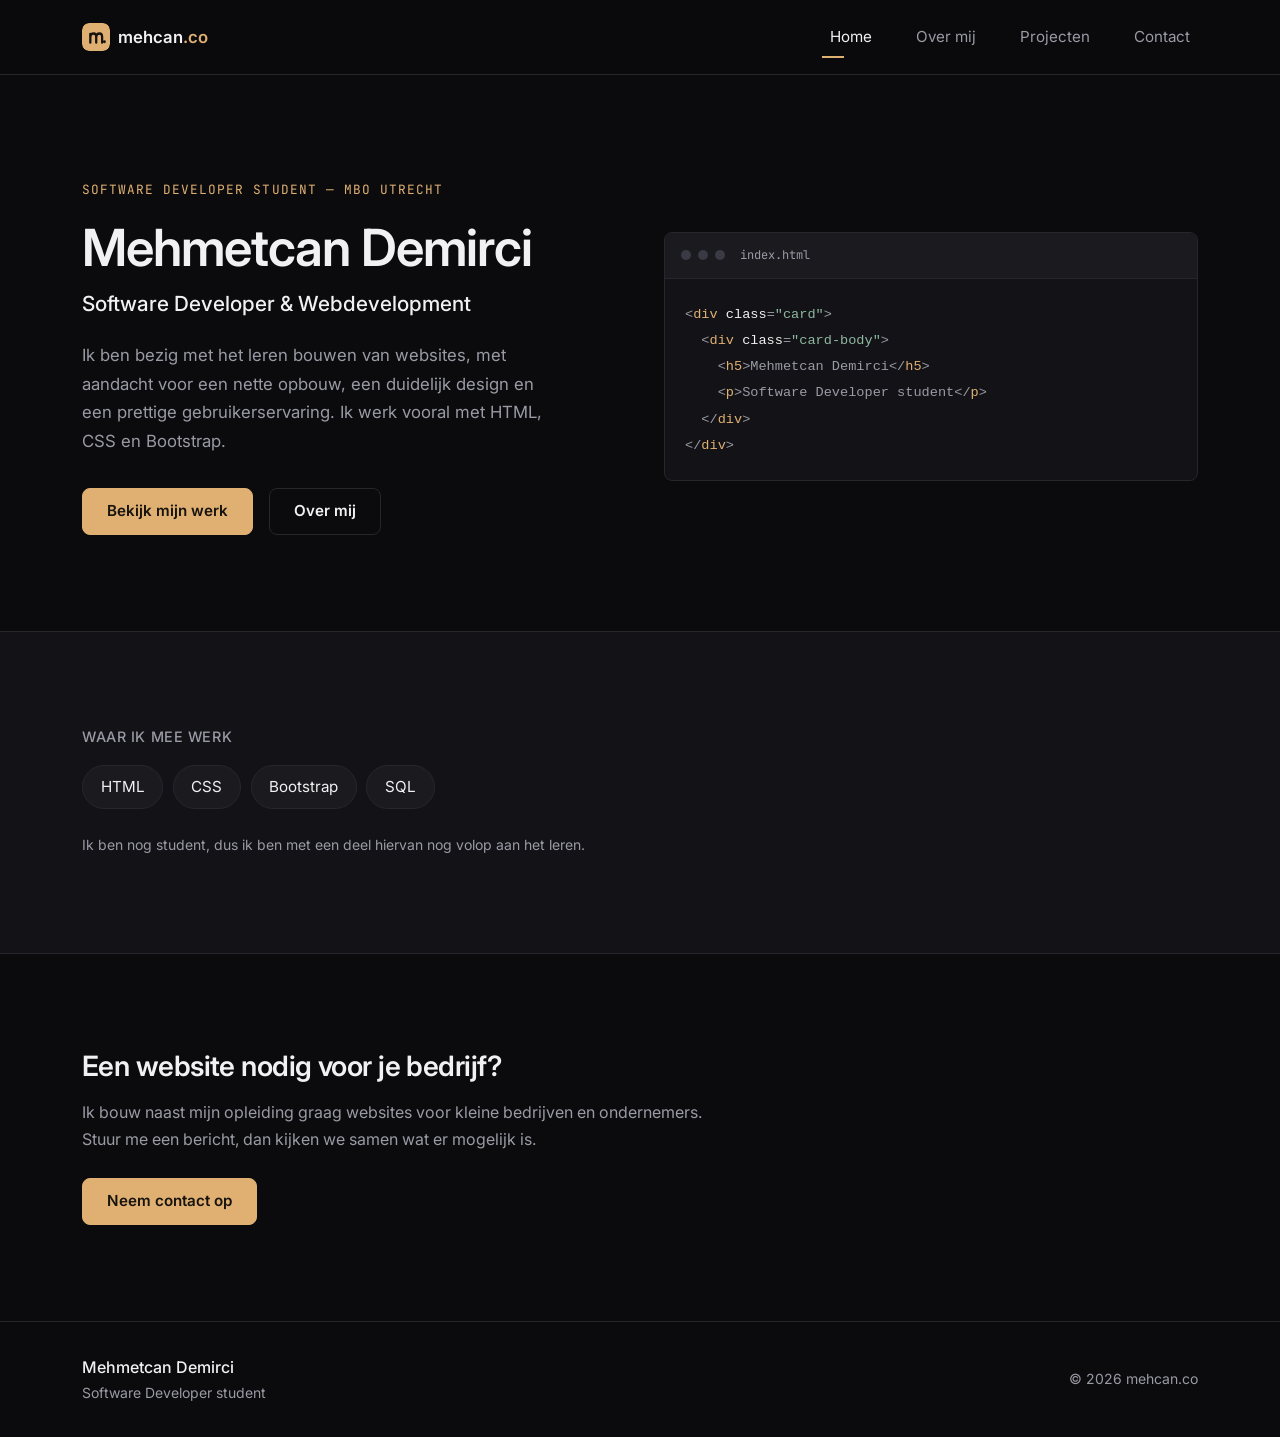
==== index.html @ 7fa58415 "Initial portfolio" ====
<!DOCTYPE html>
<html lang="nl" data-bs-theme="dark">
<head>
  <meta charset="UTF-8">
  <meta name="viewport" content="width=device-width, initial-scale=1.0">
  <title>mehcan.co — Mehmetcan Demirci</title>
  <meta name="description" content="Portfolio van Mehmetcan Demirci, Software Developer student aan MBO Utrecht. Ik bouw websites met HTML, CSS en Bootstrap.">

  <link rel="icon" href="images/logo.svg" type="image/svg+xml">

  <link rel="preconnect" href="https://fonts.googleapis.com">
  <link rel="preconnect" href="https://fonts.gstatic.com" crossorigin>
  <link href="https://fonts.googleapis.com/css2?family=Inter:wght@400;500;600;700&family=JetBrains+Mono:wght@400;500&display=swap" rel="stylesheet">

  <link href="https://cdn.jsdelivr.net/npm/bootstrap@5.3.3/dist/css/bootstrap.min.css" rel="stylesheet">

  <!-- eigen stijl moet na Bootstrap staan -->
  <link rel="stylesheet" href="css/style.css">
</head>
<body>

  <nav class="navbar navbar-expand-lg sticky-top">
    <div class="container">
      <a class="navbar-brand d-flex align-items-center gap-2" href="index.html">
        <img src="images/logo.svg" alt="" width="28" height="28">
        <span>mehcan<span class="dot">.co</span></span>
      </a>

      <button class="navbar-toggler" type="button" data-bs-toggle="collapse"
              data-bs-target="#navMenu" aria-controls="navMenu"
              aria-expanded="false" aria-label="Menu openen">
        <span class="navbar-toggler-icon"></span>
      </button>

      <div class="collapse navbar-collapse" id="navMenu">
        <ul class="navbar-nav ms-auto">
          <li class="nav-item"><a class="nav-link active" aria-current="page" href="index.html">Home</a></li>
          <li class="nav-item"><a class="nav-link" href="about.html">Over mij</a></li>
          <li class="nav-item"><a class="nav-link" href="projects.html">Projecten</a></li>
          <li class="nav-item"><a class="nav-link" href="contact.html">Contact</a></li>
        </ul>
      </div>
    </div>
  </nav>

  <main>

    <section class="hero">
      <div class="container">
        <div class="row g-5 align-items-center">

          <div class="col-lg-6">
            <p class="eyebrow">Software Developer student — MBO Utrecht</p>
            <h1 class="hero__title">Mehmetcan Demirci</h1>
            <p class="hero__role">Software Developer &amp; Webdevelopment</p>
            <p class="hero__text">
              Ik ben bezig met het leren bouwen van websites, met aandacht voor
              een nette opbouw, een duidelijk design en een prettige
              gebruikerservaring. Ik werk vooral met HTML, CSS en Bootstrap.
            </p>
            <div class="d-flex flex-wrap gap-3">
              <a href="projects.html" class="btn btn-accent">Bekijk mijn werk</a>
              <a href="about.html" class="btn btn-outline-soft">Over mij</a>
            </div>
          </div>

          <!-- alleen versiering, daarom aria-hidden -->
          <div class="col-lg-6" aria-hidden="true">
            <div class="codecard">
              <div class="codecard__bar">
                <span></span><span></span><span></span>
                <p class="codecard__file">index.html</p>
              </div>
<pre class="codecard__code"><code>&lt;<span class="c-tag">div</span> <span class="c-attr">class</span>=<span class="c-str">"card"</span>&gt;
  &lt;<span class="c-tag">div</span> <span class="c-attr">class</span>=<span class="c-str">"card-body"</span>&gt;
    &lt;<span class="c-tag">h5</span>&gt;Mehmetcan Demirci&lt;/<span class="c-tag">h5</span>&gt;
    &lt;<span class="c-tag">p</span>&gt;Software Developer student&lt;/<span class="c-tag">p</span>&gt;
  &lt;/<span class="c-tag">div</span>&gt;
&lt;/<span class="c-tag">div</span>&gt;</code></pre>
            </div>
          </div>

        </div>
      </div>
    </section>

    <section class="section section--alt">
      <div class="container">
        <h2 class="kop-klein">Waar ik mee werk</h2>
        <ul class="skills">
          <li>HTML</li>
          <li>CSS</li>
          <li>Bootstrap</li>
          <li>SQL</li>
        </ul>
        <p class="mt-4 mb-0 small">
          Ik ben nog student, dus ik ben met een deel hiervan nog volop aan het leren.
        </p>
      </div>
    </section>

    <section class="section">
      <div class="container">
        <div class="row">
          <div class="col-lg-7">
            <h2 class="section__title">Een website nodig voor je bedrijf?</h2>
            <p class="mb-4">
              Ik bouw naast mijn opleiding graag websites voor kleine bedrijven en
              ondernemers. Stuur me een bericht, dan kijken we samen wat er mogelijk is.
            </p>
            <a href="contact.html" class="btn btn-accent">Neem contact op</a>
          </div>
        </div>
      </div>
    </section>

  </main>

  <footer class="footer">
    <div class="container d-flex flex-wrap justify-content-between align-items-center gap-3">
      <div>
        <p class="footer__name mb-0">Mehmetcan Demirci</p>
        <p class="small mb-0">Software Developer student</p>
      </div>
      <p class="small mb-0">&copy; 2026 mehcan.co</p>
    </div>
  </footer>

  <script src="https://cdn.jsdelivr.net/npm/bootstrap@5.3.3/dist/js/bootstrap.bundle.min.js"></script>
</body>
</html>
---- css/style.css ----
/* eigen stijl bovenop Bootstrap 5.3 */

:root {
  --bg:          #0b0b0d;
  --surface:     #131317;
  --surface-2:   #1a1a1f;
  --rand:        #26262d;
  --rand-hover:  #3a3a44;

  --tekst:       #f1f1f3;
  --tekst-zacht: #9a9aa5;

  /* accentkleur, hier veranderen als ik een andere kleur wil */
  --accent:      #e0b073;
  --accent-fel:  #edc48f;
  --accent-vaag: rgba(224, 176, 115, 0.12);

  --font-code: "JetBrains Mono", Consolas, "Courier New", monospace;
}

/* mijn kleuren doorgeven aan Bootstrap */
[data-bs-theme="dark"] {
  --bs-body-bg: var(--bg);
  --bs-body-color: var(--tekst-zacht);
  --bs-emphasis-color: var(--tekst);
  --bs-heading-color: var(--tekst);
  --bs-border-color: var(--rand);
  --bs-secondary-bg: var(--surface);
  --bs-tertiary-bg: var(--surface-2);
  --bs-link-color: var(--accent);
  --bs-link-hover-color: var(--accent-fel);

  --bs-font-sans-serif: "Inter", -apple-system, BlinkMacSystemFont, "Segoe UI", Arial, sans-serif;
  --bs-body-font-size: 1rem;
  --bs-body-line-height: 1.7;
}

h1, h2, h3 {
  line-height: 1.2;
  font-weight: 600;
  letter-spacing: -0.02em;
}

ul {
  list-style: none;
  padding-left: 0;
  margin-bottom: 0;
}

.section {
  padding: 96px 0;
}

.section--alt {
  background-color: var(--surface);
  border-top: 1px solid var(--rand);
  border-bottom: 1px solid var(--rand);
}


/* koppen en labels */

.eyebrow {
  font-family: var(--font-code);
  font-size: 0.8rem;
  letter-spacing: 0.08em;
  text-transform: uppercase;
  color: var(--accent);
  margin-bottom: 1rem;
}

.pagekop {
  max-width: 640px;
  margin-bottom: 3.5rem;
}

.pagekop__titel {
  font-size: 2.6rem;
  margin-bottom: 1rem;
}

.pagekop__text {
  font-size: 1.05rem;
  margin-bottom: 0;
}

.section__title {
  font-size: 1.75rem;
  margin-bottom: 1rem;
}

.kop-klein,
.panel__kop {
  font-size: 0.9rem;
  letter-spacing: 0.04em;
  text-transform: uppercase;
  color: var(--tekst-zacht);
  font-weight: 500;
  margin-bottom: 1.25rem;
}


/* knoppen, gaan verder op Bootstrap .btn */

.btn {
  --bs-btn-padding-x: 1.5rem;
  --bs-btn-padding-y: 0.7rem;
  --bs-btn-font-size: 0.95rem;
  --bs-btn-font-weight: 600;
  --bs-btn-border-radius: 8px;
}

.btn-accent {
  --bs-btn-color: #17130d;
  --bs-btn-bg: var(--accent);
  --bs-btn-border-color: var(--accent);
  --bs-btn-hover-color: #17130d;
  --bs-btn-hover-bg: var(--accent-fel);
  --bs-btn-hover-border-color: var(--accent-fel);
  --bs-btn-active-bg: var(--accent-fel);
  --bs-btn-active-border-color: var(--accent-fel);
}

.btn-outline-soft {
  --bs-btn-color: var(--tekst);
  --bs-btn-border-color: var(--rand);
  --bs-btn-hover-color: var(--tekst);
  --bs-btn-hover-bg: var(--surface-2);
  --bs-btn-hover-border-color: var(--rand-hover);
  --bs-btn-active-bg: var(--surface-2);
  --bs-btn-active-border-color: var(--rand-hover);
}


/* grijze kaart, gebruik ik op over mij en contact */

.panel {
  background-color: var(--surface);
  border: 1px solid var(--rand);
  border-radius: 8px;
  padding: 1.75rem;
}

.panel + .panel {
  margin-top: 1.25rem;
}

.badge-zacht {
  align-self: flex-start;
  padding: 0.25rem 0.7rem;
  margin-bottom: 0.75rem;
  border-radius: 5px;
  background-color: var(--accent-vaag);
  color: var(--accent);
  font-family: var(--font-code);
  font-size: 0.75rem;
}

.cta-rand {
  margin-top: 4.5rem;
  padding-top: 3.5rem;
  border-top: 1px solid var(--rand);
}


/* navbar */

.navbar {
  --bs-navbar-color: var(--tekst-zacht);
  --bs-navbar-hover-color: var(--tekst);
  --bs-navbar-active-color: var(--tekst);
  --bs-navbar-brand-color: var(--tekst);
  --bs-navbar-brand-hover-color: var(--tekst);
  --bs-navbar-padding-y: 1rem;

  background-color: rgba(11, 11, 13, 0.9);
  backdrop-filter: blur(8px);
  border-bottom: 1px solid var(--rand);
}

.navbar-brand {
  font-weight: 600;
  font-size: 1.05rem;
}

.navbar-brand img {
  border-radius: 7px;
}

.dot {
  color: var(--accent);
}

.navbar-nav {
  gap: 1.75rem;
}

.nav-link {
  font-size: 0.95rem;
}

/* streepje onder de pagina waar ik nu ben */
.nav-link.active {
  position: relative;
}

.nav-link.active::after {
  content: "";
  position: absolute;
  left: 0;
  bottom: 0;
  width: 22px;
  height: 2px;
  background-color: var(--accent);
}

@media (max-width: 991.98px) {
  .navbar-nav {
    gap: 0;
    padding-top: 0.5rem;
  }

  .nav-item {
    border-top: 1px solid var(--rand);
  }

  .nav-link {
    padding: 0.7rem 0;
  }
}


/* hero */

.hero {
  padding: 104px 0 96px;
}

.hero__title {
  font-size: 3.2rem;
  margin-bottom: 0.5rem;
}

.hero__role {
  font-size: 1.3rem;
  color: var(--tekst);
  font-weight: 500;
  margin-bottom: 1.25rem;
}

.hero__text {
  font-size: 1.05rem;
  max-width: 30rem;
  margin-bottom: 2rem;
}

.codecard {
  background-color: var(--surface);
  border: 1px solid var(--rand);
  border-radius: 8px;
  overflow: hidden;
}

.codecard__bar {
  display: flex;
  align-items: center;
  gap: 7px;
  padding: 0.75rem 1rem;
  background-color: var(--surface-2);
  border-bottom: 1px solid var(--rand);
}

.codecard__bar span {
  width: 10px;
  height: 10px;
  border-radius: 50%;
  background-color: var(--rand-hover);
}

.codecard__file {
  margin: 0 0 0 0.5rem;
  font-family: var(--font-code);
  font-size: 0.75rem;
  color: var(--tekst-zacht);
}

.codecard__code {
  margin: 0;
  padding: 1.4rem 1.25rem;
  font-family: var(--font-code);
  font-size: 0.85rem;
  line-height: 1.85;
  color: var(--tekst-zacht);
  overflow-x: auto;
}

.c-tag  { color: var(--accent); }
.c-attr { color: var(--tekst); }
.c-str  { color: #8fb8a0; }


/* vaardigheden */

.skills {
  display: flex;
  flex-wrap: wrap;
  gap: 0.6rem;
}

.skills li {
  padding: 0.5rem 1.1rem;
  border: 1px solid var(--rand);
  border-radius: 100px;
  background-color: var(--surface-2);
  color: var(--tekst);
  font-size: 0.95rem;
}

.skills--klein li {
  font-size: 0.85rem;
  padding: 0.4rem 0.9rem;
}


/* over mij */

.about__kop {
  font-size: 1.2rem;
  margin-bottom: 0.5rem;
}

.about__kop:not(:first-child) {
  margin-top: 2rem;
}

.feiten li {
  display: flex;
  justify-content: space-between;
  gap: 1rem;
  padding: 0.75rem 0;
  border-top: 1px solid var(--rand);
  font-size: 0.95rem;
}

.feiten li:first-child {
  border-top: none;
  padding-top: 0;
}

.feiten strong {
  color: var(--tekst);
  font-weight: 500;
  text-align: right;
}

.niveau {
  margin-top: 1.25rem;
  font-size: 0.9rem;
}

.niveau li {
  padding-left: 1rem;
  margin-top: 0.5rem;
  position: relative;
}

/* bolletje voor de regel, in plaats van een standaard opsommingsteken */
.niveau li::before {
  content: "";
  position: absolute;
  left: 0;
  top: 0.7rem;
  width: 5px;
  height: 5px;
  border-radius: 50%;
  background-color: var(--accent);
}


/* projecten */

.project {
  display: flex;
  flex-direction: column;
  background-color: var(--surface);
  border: 1px solid var(--rand);
  border-radius: 8px;
  overflow: hidden;
  transition: border-color 0.2s ease, transform 0.2s ease;
}

.project:hover {
  border-color: var(--rand-hover);
  transform: translateY(-3px);
}

/* werkt voor een <img> en voor het lege vakje zonder afbeelding */
.project__thumb {
  display: flex;
  align-items: center;
  justify-content: center;
  width: 100%;
  aspect-ratio: 16 / 10;
  background-color: var(--surface-2);
  border-bottom: 1px solid var(--rand);
  object-fit: cover;
}

.project__thumb span {
  font-family: var(--font-code);
  font-size: 0.75rem;
  letter-spacing: 0.06em;
  text-transform: uppercase;
  color: #5a5a66;
}

.project__body {
  display: flex;
  flex-direction: column;
  flex: 1;
  padding: 1.5rem;
}

.project__title {
  font-size: 1.2rem;
  margin-bottom: 0.6rem;
}

.project__text {
  font-size: 0.95rem;
  margin-bottom: 1rem;
}

.project__note {
  font-size: 0.85rem;
  color: var(--tekst-zacht);
}

.project--leeg {
  background-color: transparent;
  border-style: dashed;
}

.project--leeg:hover {
  transform: none;
}

.tags {
  display: flex;
  flex-wrap: wrap;
  gap: 0.45rem;
  margin-bottom: 1.1rem;
}

.tags li {
  padding: 0.25rem 0.7rem;
  border-radius: 5px;
  background-color: var(--accent-vaag);
  color: var(--accent);
  font-family: var(--font-code);
  font-size: 0.75rem;
}


/* contact */

.contactlijst li {
  padding: 0.9rem 0;
  border-top: 1px solid var(--rand);
}

.contactlijst li:first-child {
  border-top: none;
  padding-top: 0;
}

.contactlijst span {
  display: block;
  font-size: 0.85rem;
  color: var(--tekst-zacht);
}

.contactlijst__waarde {
  margin: 0;
  color: var(--tekst);
  font-size: 1.05rem;
  word-break: break-word;
}


/* footer */

.footer {
  border-top: 1px solid var(--rand);
  padding: 2rem 0;
}

.footer__name {
  color: var(--tekst);
  font-weight: 500;
}


main {
  animation: fadeIn 0.5s ease both;
}

@keyframes fadeIn {
  from { opacity: 0; transform: translateY(10px); }
  to   { opacity: 1; transform: none; }
}

@media (prefers-reduced-motion: reduce) {
  main { animation: none; }
  .project { transition: none; }
}


@media (max-width: 767.98px) {
  .section {
    padding: 64px 0;
  }

  .hero {
    padding: 72px 0 64px;
  }

  .hero__title {
    font-size: 2.4rem;
  }

  .pagekop__titel {
    font-size: 2rem;
  }

  .pagekop {
    margin-bottom: 2.75rem;
  }
}
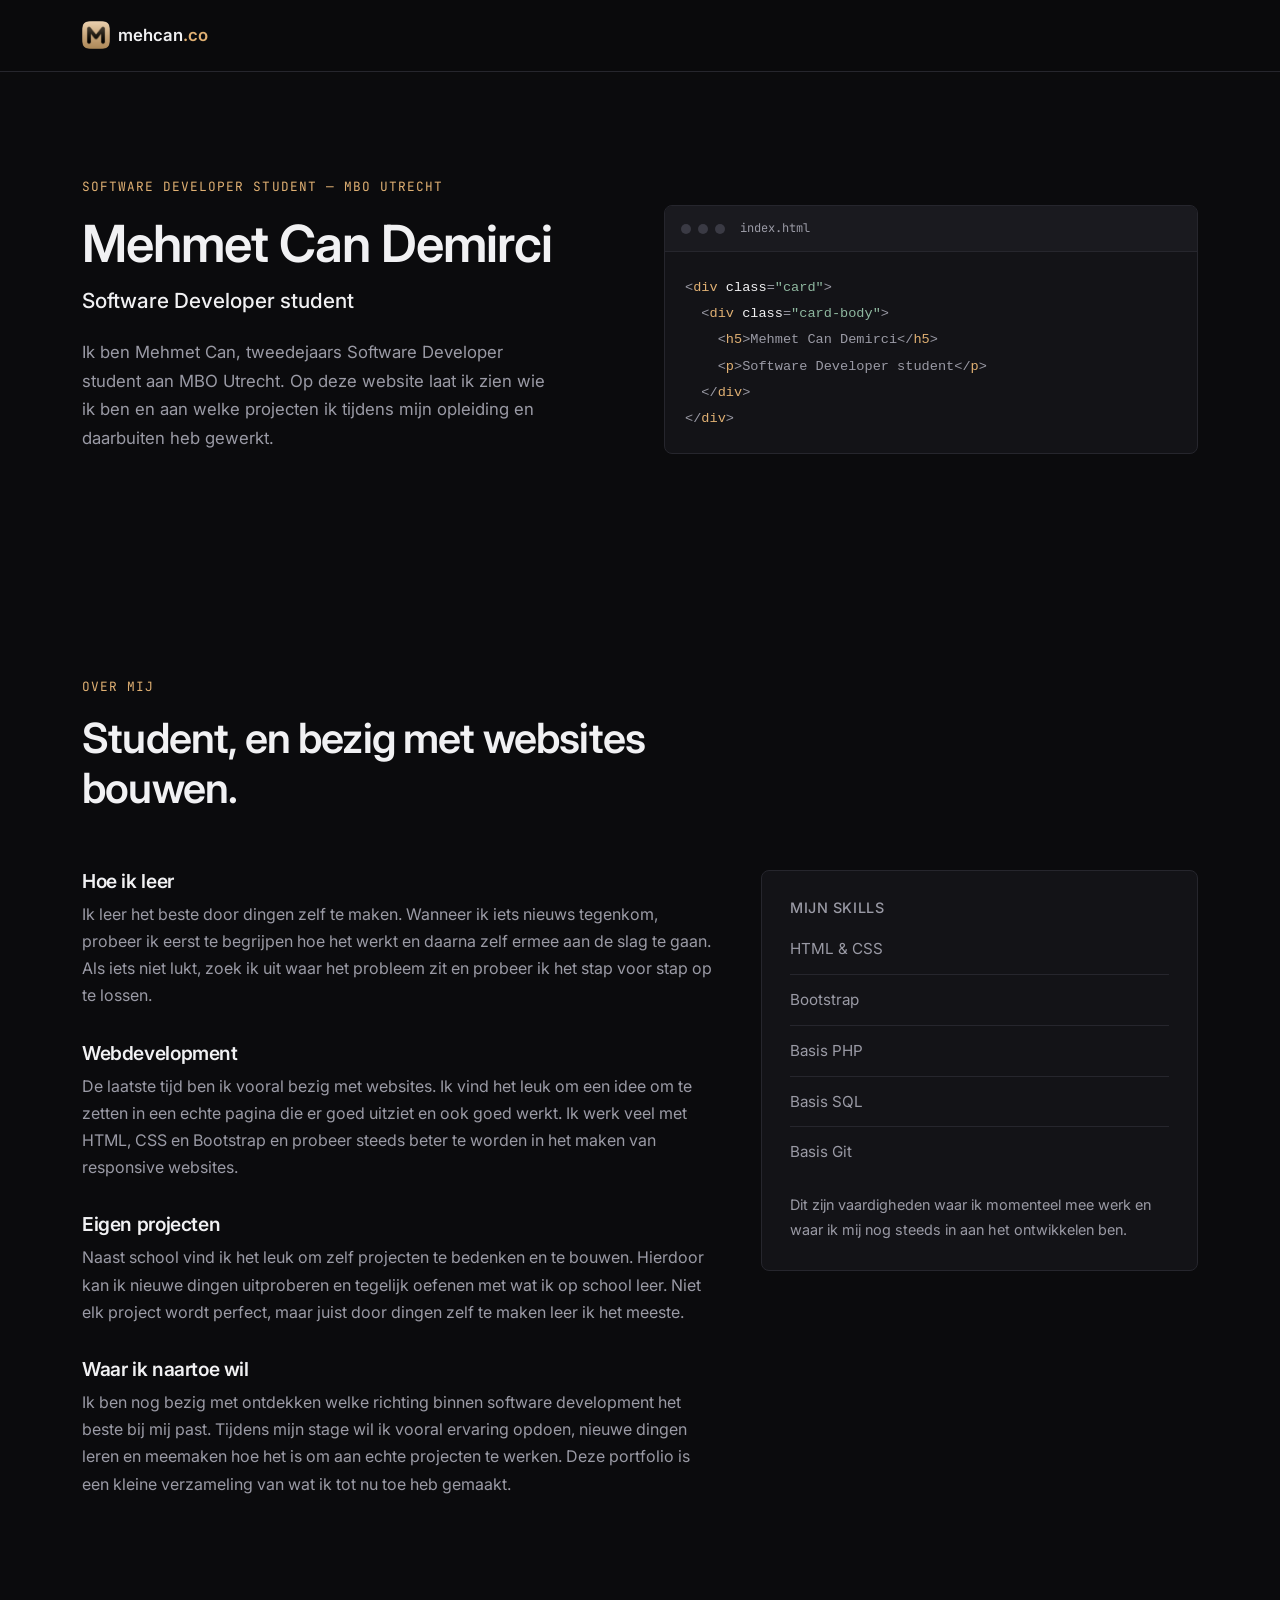
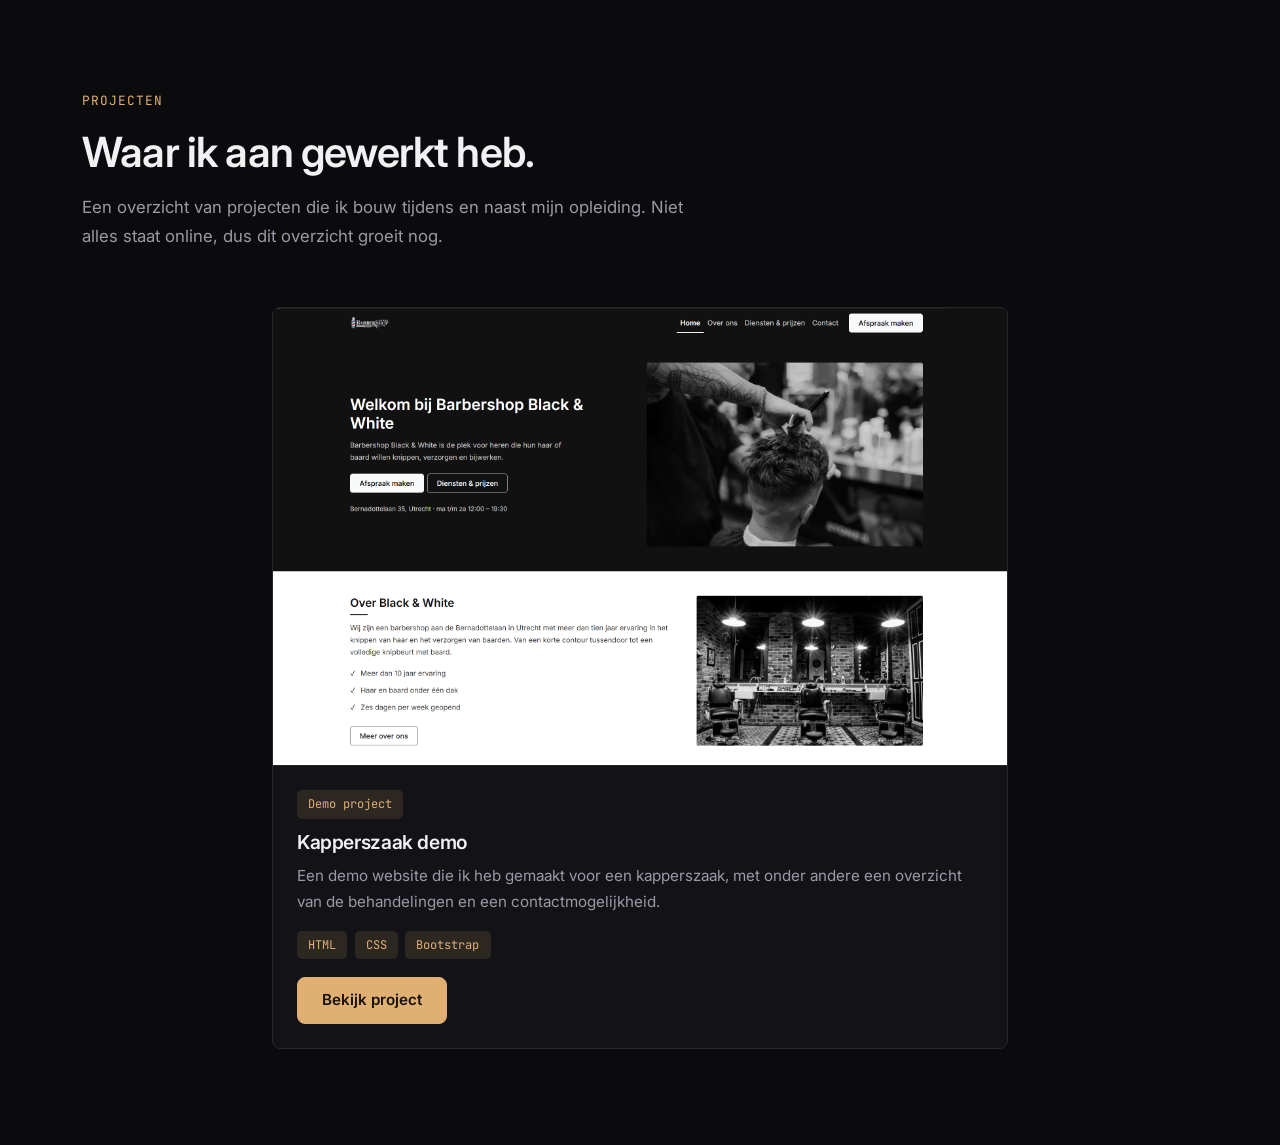
==== commit bbf4ecdc: "enter" ====
--- a/index.html
+++ b/index.html
@@ -3,10 +3,10 @@
 <head>
   <meta charset="UTF-8">
   <meta name="viewport" content="width=device-width, initial-scale=1.0">
-  <title>mehcan.co — Mehmetcan Demirci</title>
+  <title>mehcan.co | Mehmetcan Demirci</title>
   <meta name="description" content="Portfolio van Mehmetcan Demirci, Software Developer student aan MBO Utrecht. Ik bouw websites met HTML, CSS en Bootstrap.">
 
-  <link rel="icon" href="images/logo.svg" type="image/svg+xml">
+  <link rel="icon" href="images/mehcan-icon-apple-dark.png" type="image/svg+xml">
 
   <link rel="preconnect" href="https://fonts.googleapis.com">
   <link rel="preconnect" href="https://fonts.gstatic.com" crossorigin>
@@ -19,49 +19,31 @@
 </head>
 <body>
 
-  <nav class="navbar navbar-expand-lg sticky-top">
+  <nav class="navbar sticky-top">
     <div class="container">
-      <a class="navbar-brand d-flex align-items-center gap-2" href="index.html">
-        <img src="images/logo.svg" alt="" width="28" height="28">
+      <span class="navbar-brand d-flex align-items-center gap-2">
+        <img src="images/mehcan-icon-apple-gold.png" alt="" width="28" height="28">
         <span>mehcan<span class="dot">.co</span></span>
-      </a>
-
-      <button class="navbar-toggler" type="button" data-bs-toggle="collapse"
-              data-bs-target="#navMenu" aria-controls="navMenu"
-              aria-expanded="false" aria-label="Menu openen">
-        <span class="navbar-toggler-icon"></span>
-      </button>
-
-      <div class="collapse navbar-collapse" id="navMenu">
-        <ul class="navbar-nav ms-auto">
-          <li class="nav-item"><a class="nav-link active" aria-current="page" href="index.html">Home</a></li>
-          <li class="nav-item"><a class="nav-link" href="about.html">Over mij</a></li>
-          <li class="nav-item"><a class="nav-link" href="projects.html">Projecten</a></li>
-          <li class="nav-item"><a class="nav-link" href="contact.html">Contact</a></li>
-        </ul>
-      </div>
+      </span>
     </div>
   </nav>
 
   <main>
 
+    <!-- 1. Hero / intro -->
     <section class="hero">
       <div class="container">
         <div class="row g-5 align-items-center">
 
           <div class="col-lg-6">
             <p class="eyebrow">Software Developer student — MBO Utrecht</p>
-            <h1 class="hero__title">Mehmetcan Demirci</h1>
-            <p class="hero__role">Software Developer &amp; Webdevelopment</p>
+            <h1 class="hero__title">Mehmet Can Demirci</h1>
+            <p class="hero__role">Software Developer student</p>
             <p class="hero__text">
-              Ik ben bezig met het leren bouwen van websites, met aandacht voor
-              een nette opbouw, een duidelijk design en een prettige
-              gebruikerservaring. Ik werk vooral met HTML, CSS en Bootstrap.
+              Ik ben Mehmet Can, tweedejaars Software Developer student aan MBO
+              Utrecht. Op deze website laat ik zien wie ik ben en aan welke
+              projecten ik tijdens mijn opleiding en daarbuiten heb gewerkt.
             </p>
-            <div class="d-flex flex-wrap gap-3">
-              <a href="projects.html" class="btn btn-accent">Bekijk mijn werk</a>
-              <a href="about.html" class="btn btn-outline-soft">Over mij</a>
-            </div>
           </div>
 
           <!-- alleen versiering, daarom aria-hidden -->
@@ -73,7 +55,7 @@
               </div>
 <pre class="codecard__code"><code>&lt;<span class="c-tag">div</span> <span class="c-attr">class</span>=<span class="c-str">"card"</span>&gt;
   &lt;<span class="c-tag">div</span> <span class="c-attr">class</span>=<span class="c-str">"card-body"</span>&gt;
-    &lt;<span class="c-tag">h5</span>&gt;Mehmetcan Demirci&lt;/<span class="c-tag">h5</span>&gt;
+    &lt;<span class="c-tag">h5</span>&gt;Mehmet Can Demirci&lt;/<span class="c-tag">h5</span>&gt;
     &lt;<span class="c-tag">p</span>&gt;Software Developer student&lt;/<span class="c-tag">p</span>&gt;
   &lt;/<span class="c-tag">div</span>&gt;
 &lt;/<span class="c-tag">div</span>&gt;</code></pre>
@@ -84,48 +66,117 @@
       </div>
     </section>
 
-    <section class="section section--alt">
+    <!-- 2. Over mij -->
+    <section id="over-mij" class="section">
       <div class="container">
-        <h2 class="kop-klein">Waar ik mee werk</h2>
-        <ul class="skills">
-          <li>HTML</li>
-          <li>CSS</li>
-          <li>Bootstrap</li>
-          <li>SQL</li>
-        </ul>
-        <p class="mt-4 mb-0 small">
-          Ik ben nog student, dus ik ben met een deel hiervan nog volop aan het leren.
-        </p>
+
+        <header class="pagekop">
+          <p class="eyebrow">Over mij</p>
+          <h2 class="pagekop__titel">Student, en bezig met websites bouwen.</h2>
+        </header>
+
+        <div class="row g-5">
+
+          <div class="col-lg-7">
+            
+            
+            
+
+            <h3 class="about__kop">Hoe ik leer</h3>
+            <p>
+              Ik leer het beste door dingen zelf te maken. Wanneer ik iets nieuws
+              tegenkom, probeer ik eerst te begrijpen hoe het werkt en daarna zelf
+              ermee aan de slag te gaan. Als iets niet lukt, zoek ik uit waar het
+              probleem zit en probeer ik het stap voor stap op te lossen.
+            </p>
+
+            <h3 class="about__kop">Webdevelopment</h3>
+            <p>
+              De laatste tijd ben ik vooral bezig met websites. Ik vind het leuk
+              om een idee om te zetten in een echte pagina die er goed uitziet en
+              ook goed werkt. Ik werk veel met HTML, CSS en Bootstrap en probeer
+              steeds beter te worden in het maken van responsive websites.
+            </p>
+
+            <h3 class="about__kop">Eigen projecten</h3>
+            <p>
+              Naast school vind ik het leuk om zelf projecten te bedenken en te
+              bouwen. Hierdoor kan ik nieuwe dingen uitproberen en tegelijk
+              oefenen met wat ik op school leer. Niet elk project wordt perfect,
+              maar juist door dingen zelf te maken leer ik het meeste.
+            </p>
+
+            <h3 class="about__kop">Waar ik naartoe wil</h3>
+            <p class="mb-0">
+              Ik ben nog bezig met ontdekken welke richting binnen software
+              development het beste bij mij past. Tijdens mijn stage wil ik
+              vooral ervaring opdoen, nieuwe dingen leren en meemaken hoe het is
+              om aan echte projecten te werken. Deze portfolio is een kleine
+              verzameling van wat ik tot nu toe heb gemaakt.
+            </p>
+          </div>
+
+          <div class="col-lg-5">
+            <div class="panel">
+              <h2 class="panel__kop">Mijn skills</h2>
+              <ul class="feiten">
+                <li><span>HTML &amp; CSS</span></li>
+                <li><span>Bootstrap</span></li>
+                <li><span>Basis PHP</span></li>
+                <li><span>Basis SQL</span></li>
+                <li><span>Basis Git</span></li>
+              </ul>
+              <p class="niveau mt-3 mb-0">
+                Dit zijn vaardigheden waar ik momenteel mee werk en waar ik mij
+                nog steeds in aan het ontwikkelen ben.
+              </p>
+            </div>
+          </div>
+
+        </div>
       </div>
     </section>
 
-    <section class="section">
+    <!-- 4. Projecten -->
+    <section id="projecten" class="section">
       <div class="container">
-        <div class="row">
-          <div class="col-lg-7">
-            <h2 class="section__title">Een website nodig voor je bedrijf?</h2>
-            <p class="mb-4">
-              Ik bouw naast mijn opleiding graag websites voor kleine bedrijven en
-              ondernemers. Stuur me een bericht, dan kijken we samen wat er mogelijk is.
-            </p>
-            <a href="contact.html" class="btn btn-accent">Neem contact op</a>
+
+        <header class="pagekop">
+          <p class="eyebrow">Projecten</p>
+          <h2 class="pagekop__titel">Waar ik aan gewerkt heb.</h2>
+          <p class="pagekop__text">
+            Een overzicht van projecten die ik bouw tijdens en naast mijn
+            opleiding. Niet alles staat online, dus dit overzicht groeit nog.
+          </p>
+        </header>
+
+        <!-- nieuw project: kopieer het onderstaande col-md-8 blok -->
+
+        <div class="row g-4 justify-content-center">
+
+          <div class="col-md-8">
+            <article class="project h-100">
+              <img src="images/kapperszaak-demo.png" alt="Screenshot van de kapperszaak demo website" class="project__thumb">
+              <div class="project__body">
+                <span class="badge-zacht">Demo project</span>
+                <h3 class="project__title">Kapperszaak demo</h3>
+                <p class="project__text">
+                  Een demo website die ik heb gemaakt voor een kapperszaak, met
+                  onder andere een overzicht van de behandelingen en een
+                  contactmogelijkheid.
+                </p>
+                <ul class="tags"><li>HTML</li><li>CSS</li><li>Bootstrap</li></ul>
+                <a href="https://demo-kapper-eight.vercel.app/" class="btn btn-accent btn-sm mt-auto align-self-start"
+                   target="_blank" rel="noopener">Bekijk project</a>
+              </div>
+            </article>
           </div>
+
         </div>
       </div>
     </section>
 
   </main>
 
-  <footer class="footer">
-    <div class="container d-flex flex-wrap justify-content-between align-items-center gap-3">
-      <div>
-        <p class="footer__name mb-0">Mehmetcan Demirci</p>
-        <p class="small mb-0">Software Developer student</p>
-      </div>
-      <p class="small mb-0">&copy; 2026 mehcan.co</p>
-    </div>
-  </footer>
-
-  <script src="https://cdn.jsdelivr.net/npm/bootstrap@5.3.3/dist/js/bootstrap.bundle.min.js"></script>
 </body>
 </html>
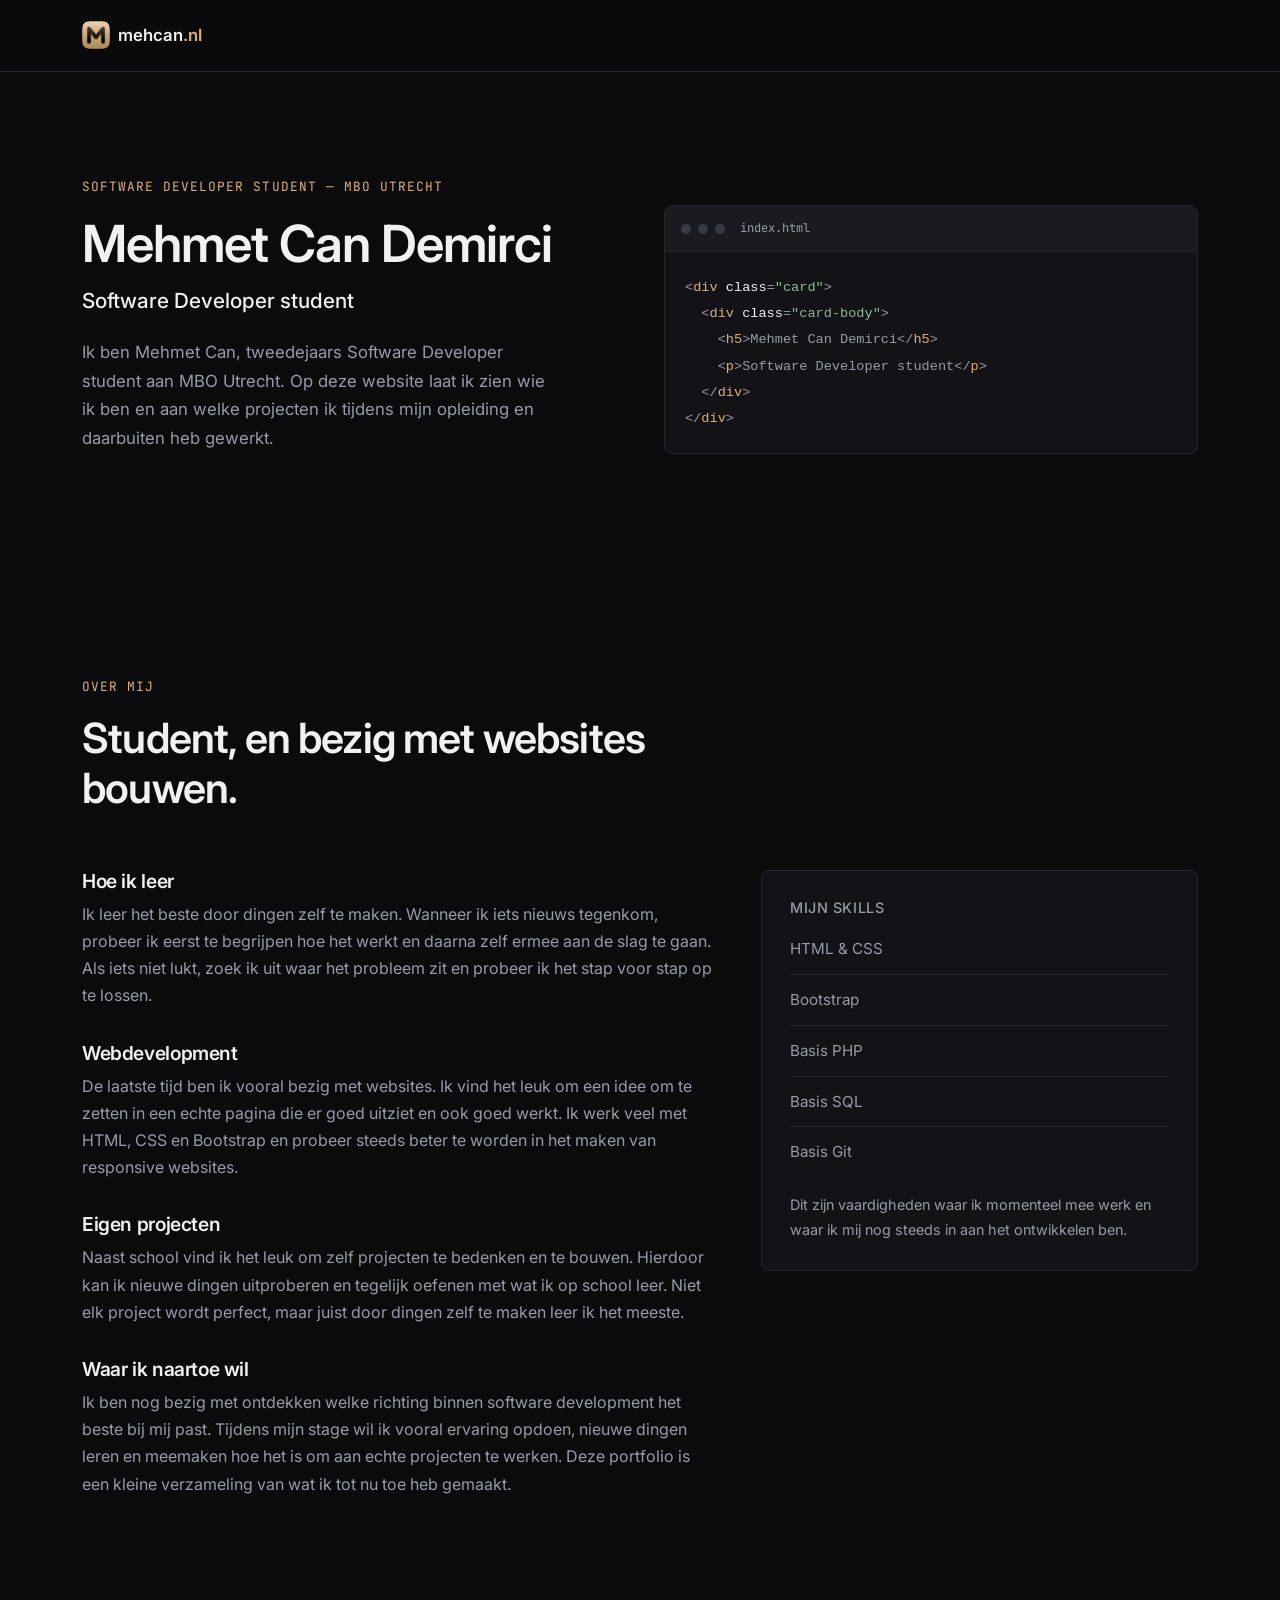
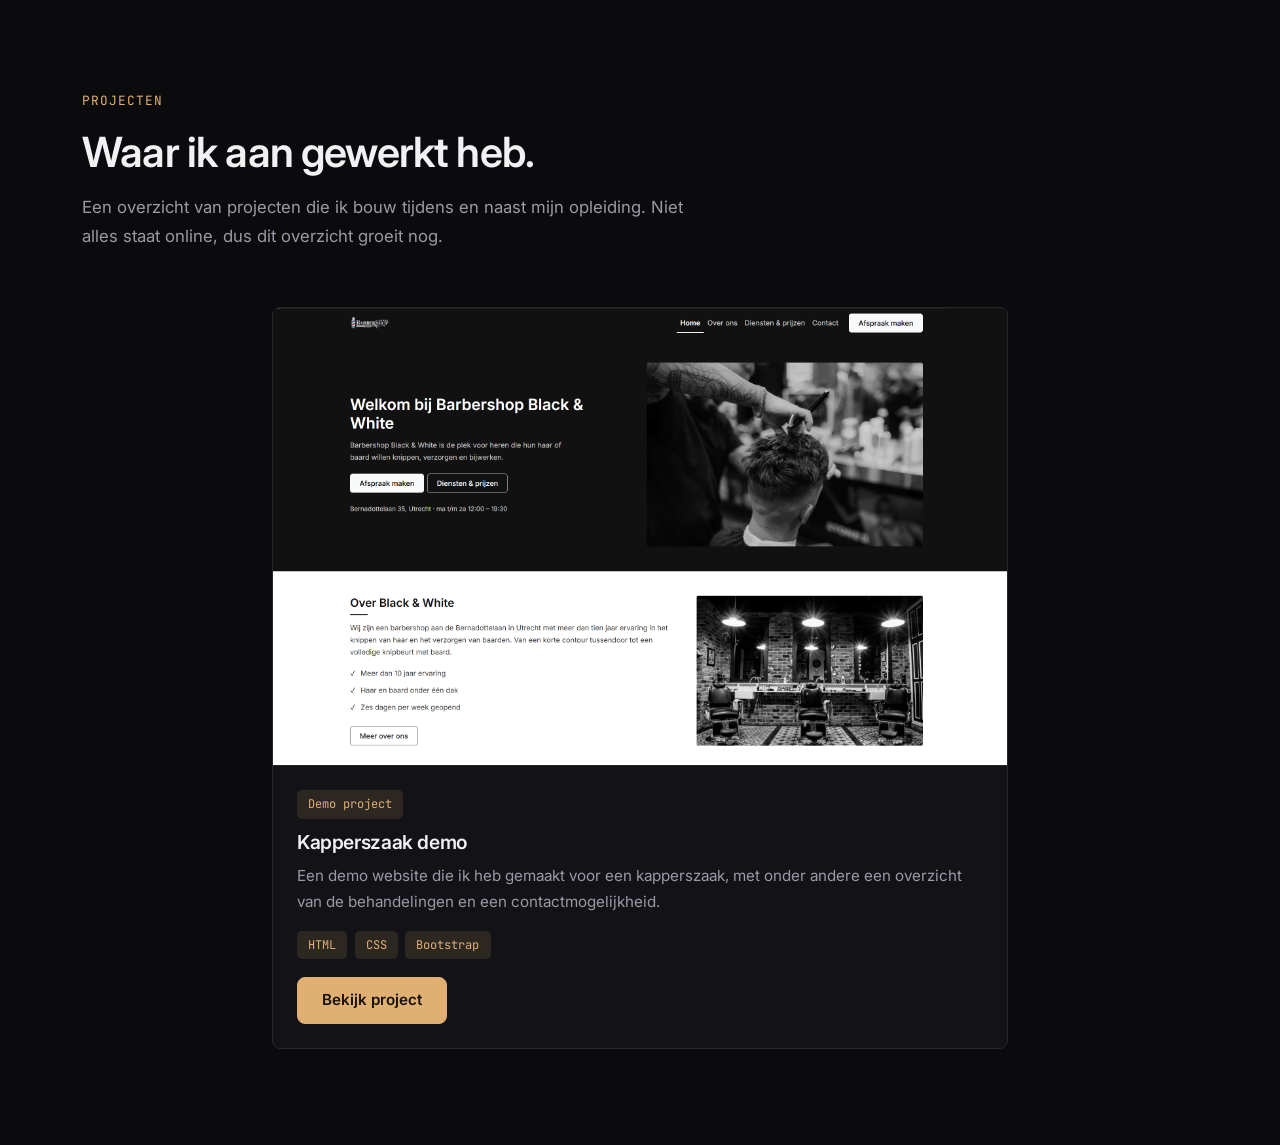
==== commit 7de4f752: "mehcan.co -> mehcan.nl" ====
--- a/index.html
+++ b/index.html
@@ -3,7 +3,7 @@
 <head>
   <meta charset="UTF-8">
   <meta name="viewport" content="width=device-width, initial-scale=1.0">
-  <title>mehcan.co | Mehmetcan Demirci</title>
+  <title>mehcan.nl | Mehmetcan Demirci</title>
   <meta name="description" content="Portfolio van Mehmetcan Demirci, Software Developer student aan MBO Utrecht. Ik bouw websites met HTML, CSS en Bootstrap.">
 
   <link rel="icon" href="images/mehcan-icon-apple-dark.png" type="image/svg+xml">
@@ -23,7 +23,7 @@
     <div class="container">
       <span class="navbar-brand d-flex align-items-center gap-2">
         <img src="images/mehcan-icon-apple-gold.png" alt="" width="28" height="28">
-        <span>mehcan<span class="dot">.co</span></span>
+        <span>mehcan<span class="dot">.nl</span></span>
       </span>
     </div>
   </nav>
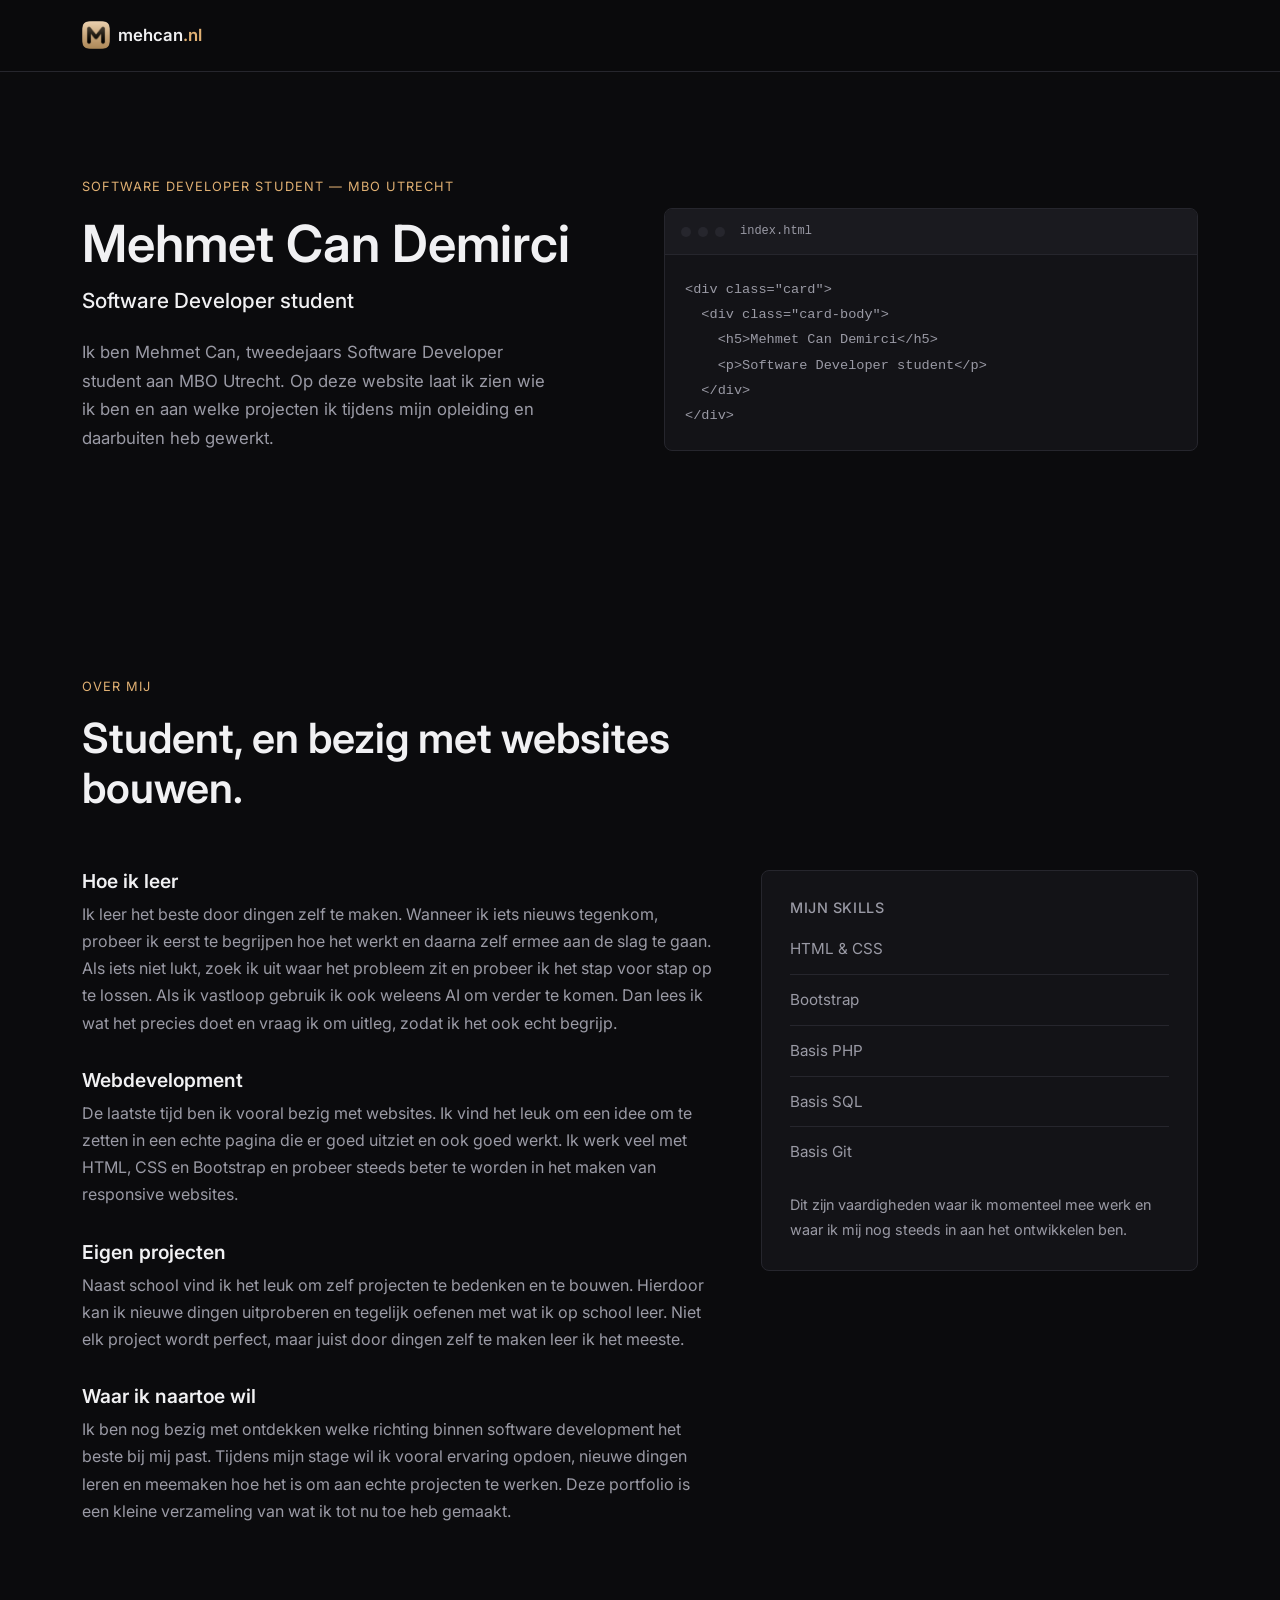
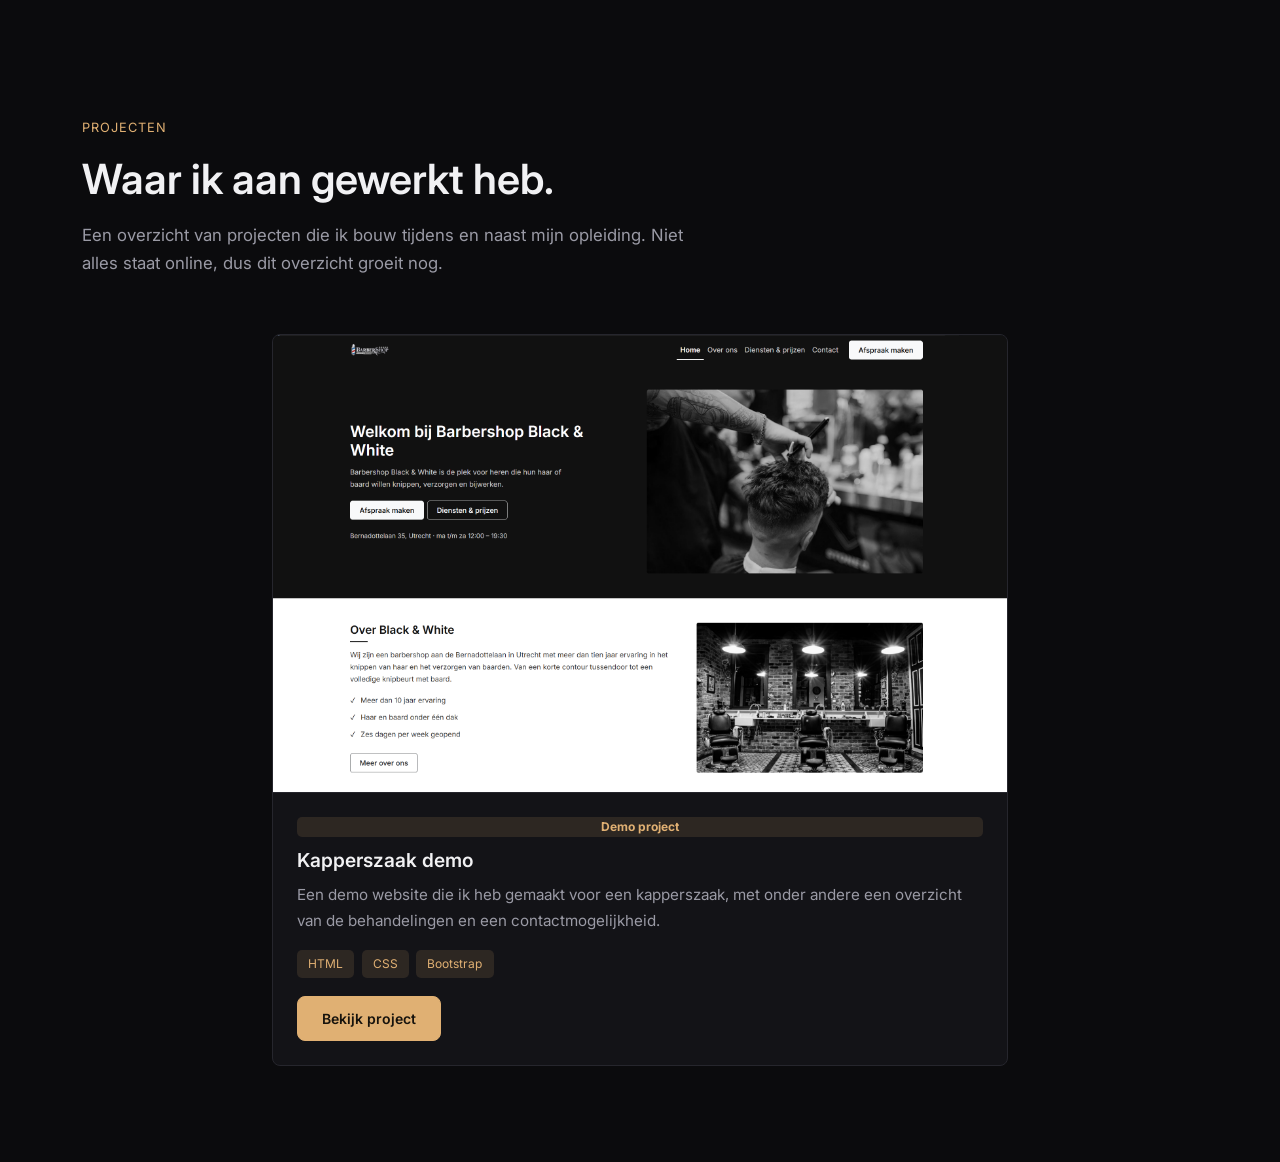
==== commit b1c3bd6b: "Veranderingen." ====
--- a/index.html
+++ b/index.html
@@ -10,11 +10,9 @@
 
   <link rel="preconnect" href="https://fonts.googleapis.com">
   <link rel="preconnect" href="https://fonts.gstatic.com" crossorigin>
-  <link href="https://fonts.googleapis.com/css2?family=Inter:wght@400;500;600;700&family=JetBrains+Mono:wght@400;500&display=swap" rel="stylesheet">
+  <link href="https://fonts.googleapis.com/css2?family=Inter:wght@400;500;600;700&display=swap" rel="stylesheet">
 
   <link href="https://cdn.jsdelivr.net/npm/bootstrap@5.3.3/dist/css/bootstrap.min.css" rel="stylesheet">
-
-  <!-- eigen stijl moet na Bootstrap staan -->
   <link rel="stylesheet" href="css/style.css">
 </head>
 <body>
@@ -37,28 +35,27 @@
 
           <div class="col-lg-6">
             <p class="eyebrow">Software Developer student — MBO Utrecht</p>
-            <h1 class="hero__title">Mehmet Can Demirci</h1>
-            <p class="hero__role">Software Developer student</p>
-            <p class="hero__text">
+            <h1 class="hero-title">Mehmet Can Demirci</h1>
+            <p class="hero-role">Software Developer student</p>
+            <p class="hero-text">
               Ik ben Mehmet Can, tweedejaars Software Developer student aan MBO
               Utrecht. Op deze website laat ik zien wie ik ben en aan welke
               projecten ik tijdens mijn opleiding en daarbuiten heb gewerkt.
             </p>
           </div>
 
-          <!-- alleen versiering, daarom aria-hidden -->
           <div class="col-lg-6" aria-hidden="true">
             <div class="codecard">
-              <div class="codecard__bar">
+              <div class="code-bar">
                 <span></span><span></span><span></span>
-                <p class="codecard__file">index.html</p>
+                <p class="code-filename">index.html</p>
               </div>
-<pre class="codecard__code"><code>&lt;<span class="c-tag">div</span> <span class="c-attr">class</span>=<span class="c-str">"card"</span>&gt;
-  &lt;<span class="c-tag">div</span> <span class="c-attr">class</span>=<span class="c-str">"card-body"</span>&gt;
-    &lt;<span class="c-tag">h5</span>&gt;Mehmet Can Demirci&lt;/<span class="c-tag">h5</span>&gt;
-    &lt;<span class="c-tag">p</span>&gt;Software Developer student&lt;/<span class="c-tag">p</span>&gt;
-  &lt;/<span class="c-tag">div</span>&gt;
-&lt;/<span class="c-tag">div</span>&gt;</code></pre>
+<pre class="code-block"><code>&lt;div class="card"&gt;
+  &lt;div class="card-body"&gt;
+    &lt;h5&gt;Mehmet Can Demirci&lt;/h5&gt;
+    &lt;p&gt;Software Developer student&lt;/p&gt;
+  &lt;/div&gt;
+&lt;/div&gt;</code></pre>
             </div>
           </div>
 
@@ -70,27 +67,26 @@
     <section id="over-mij" class="section">
       <div class="container">
 
-        <header class="pagekop">
+        <header class="section-intro">
           <p class="eyebrow">Over mij</p>
-          <h2 class="pagekop__titel">Student, en bezig met websites bouwen.</h2>
+          <h2 class="section-intro-title">Student, en bezig met websites bouwen.</h2>
         </header>
 
         <div class="row g-5">
 
           <div class="col-lg-7">
-            
-            
-            
-
-            <h3 class="about__kop">Hoe ik leer</h3>
+            <h3 class="about-heading">Hoe ik leer</h3>
             <p>
               Ik leer het beste door dingen zelf te maken. Wanneer ik iets nieuws
               tegenkom, probeer ik eerst te begrijpen hoe het werkt en daarna zelf
               ermee aan de slag te gaan. Als iets niet lukt, zoek ik uit waar het
-              probleem zit en probeer ik het stap voor stap op te lossen.
+              probleem zit en probeer ik het stap voor stap op te lossen. Als ik
+              vastloop gebruik ik ook weleens AI om verder te komen. Dan lees ik
+              wat het precies doet en vraag ik om uitleg, zodat ik het ook echt
+              begrijp.
             </p>
 
-            <h3 class="about__kop">Webdevelopment</h3>
+            <h3 class="about-heading">Webdevelopment</h3>
             <p>
               De laatste tijd ben ik vooral bezig met websites. Ik vind het leuk
               om een idee om te zetten in een echte pagina die er goed uitziet en
@@ -98,7 +94,7 @@
               steeds beter te worden in het maken van responsive websites.
             </p>
 
-            <h3 class="about__kop">Eigen projecten</h3>
+            <h3 class="about-heading">Eigen projecten</h3>
             <p>
               Naast school vind ik het leuk om zelf projecten te bedenken en te
               bouwen. Hierdoor kan ik nieuwe dingen uitproberen en tegelijk
@@ -106,7 +102,7 @@
               maar juist door dingen zelf te maken leer ik het meeste.
             </p>
 
-            <h3 class="about__kop">Waar ik naartoe wil</h3>
+            <h3 class="about-heading">Waar ik naartoe wil</h3>
             <p class="mb-0">
               Ik ben nog bezig met ontdekken welke richting binnen software
               development het beste bij mij past. Tijdens mijn stage wil ik
@@ -118,7 +114,7 @@
 
           <div class="col-lg-5">
             <div class="panel">
-              <h2 class="panel__kop">Mijn skills</h2>
+              <h2 class="panel-heading">Mijn skills</h2>
               <ul class="feiten">
                 <li><span>HTML &amp; CSS</span></li>
                 <li><span>Bootstrap</span></li>
@@ -141,26 +137,26 @@
     <section id="projecten" class="section">
       <div class="container">
 
-        <header class="pagekop">
+        <header class="section-intro">
           <p class="eyebrow">Projecten</p>
-          <h2 class="pagekop__titel">Waar ik aan gewerkt heb.</h2>
-          <p class="pagekop__text">
+          <h2 class="section-intro-title">Waar ik aan gewerkt heb.</h2>
+          <p class="section-intro-text">
             Een overzicht van projecten die ik bouw tijdens en naast mijn
             opleiding. Niet alles staat online, dus dit overzicht groeit nog.
           </p>
         </header>
 
-        <!-- nieuw project: kopieer het onderstaande col-md-8 blok -->
+        <!-- nieuw projecten -->
 
         <div class="row g-4 justify-content-center">
 
           <div class="col-md-8">
             <article class="project h-100">
-              <img src="images/kapperszaak-demo.png" alt="Screenshot van de kapperszaak demo website" class="project__thumb">
-              <div class="project__body">
-                <span class="badge-zacht">Demo project</span>
-                <h3 class="project__title">Kapperszaak demo</h3>
-                <p class="project__text">
+              <img src="images/kapperszaak-demo.png" alt="Screenshot van de kapperszaak demo website" class="project-img">
+              <div class="project-body">
+                <span class="badge">Demo project</span>
+                <h3 class="project-title">Kapperszaak demo</h3>
+                <p class="project-text">
                   Een demo website die ik heb gemaakt voor een kapperszaak, met
                   onder andere een overzicht van de behandelingen en een
                   contactmogelijkheid.
--- a/css/style.css
+++ b/css/style.css
@@ -1,44 +1,37 @@
 /* eigen stijl bovenop Bootstrap 5.3 */
 
 :root {
-  --bg:          #0b0b0d;
-  --surface:     #131317;
-  --surface-2:   #1a1a1f;
-  --rand:        #26262d;
-  --rand-hover:  #3a3a44;
-
-  --tekst:       #f1f1f3;
-  --tekst-zacht: #9a9aa5;
-
-  /* accentkleur, hier veranderen als ik een andere kleur wil */
-  --accent:      #e0b073;
-  --accent-fel:  #edc48f;
-  --accent-vaag: rgba(224, 176, 115, 0.12);
-
-  --font-code: "JetBrains Mono", Consolas, "Courier New", monospace;
-}
-
-/* mijn kleuren doorgeven aan Bootstrap */
-[data-bs-theme="dark"] {
-  --bs-body-bg: var(--bg);
-  --bs-body-color: var(--tekst-zacht);
-  --bs-emphasis-color: var(--tekst);
-  --bs-heading-color: var(--tekst);
-  --bs-border-color: var(--rand);
-  --bs-secondary-bg: var(--surface);
-  --bs-tertiary-bg: var(--surface-2);
-  --bs-link-color: var(--accent);
-  --bs-link-hover-color: var(--accent-fel);
-
-  --bs-font-sans-serif: "Inter", -apple-system, BlinkMacSystemFont, "Segoe UI", Arial, sans-serif;
-  --bs-body-font-size: 1rem;
-  --bs-body-line-height: 1.7;
+  --bg: #0b0b0d;
+  --panel-bg: #131317;
+  --panel-bg-light: #1a1a1f;
+  --border: #26262d;
+
+  --text: #f1f1f3;
+  --text-muted: #9a9aa5;
+
+  --gold: #e0b073;
+  --gold-light: #edc48f;
+}
+
+body {
+  background-color: var(--bg);
+  color: var(--text-muted);
+  font-family: "Inter", -apple-system, BlinkMacSystemFont, "Segoe UI", Arial, sans-serif;
+  line-height: 1.7;
 }
 
 h1, h2, h3 {
+  color: var(--text);
   line-height: 1.2;
   font-weight: 600;
-  letter-spacing: -0.02em;
+}
+
+a {
+  color: var(--gold);
+}
+
+a:hover {
+  color: var(--gold-light);
 }
 
 ul {
@@ -51,134 +44,86 @@
   padding: 96px 0;
 }
 
-.section--alt {
-  background-color: var(--surface);
-  border-top: 1px solid var(--rand);
-  border-bottom: 1px solid var(--rand);
-}
-
-
-/* koppen en labels */
-
 .eyebrow {
-  font-family: var(--font-code);
   font-size: 0.8rem;
   letter-spacing: 0.08em;
   text-transform: uppercase;
-  color: var(--accent);
+  color: var(--gold);
   margin-bottom: 1rem;
 }
 
-.pagekop {
+.section-intro {
   max-width: 640px;
   margin-bottom: 3.5rem;
 }
 
-.pagekop__titel {
+.section-intro-title {
   font-size: 2.6rem;
   margin-bottom: 1rem;
 }
 
-.pagekop__text {
+.section-intro-text {
   font-size: 1.05rem;
   margin-bottom: 0;
 }
 
-.section__title {
-  font-size: 1.75rem;
-  margin-bottom: 1rem;
-}
-
-.kop-klein,
-.panel__kop {
+.panel-heading {
   font-size: 0.9rem;
   letter-spacing: 0.04em;
   text-transform: uppercase;
-  color: var(--tekst-zacht);
+  color: var(--text-muted);
   font-weight: 500;
   margin-bottom: 1.25rem;
 }
 
 
-/* knoppen, gaan verder op Bootstrap .btn */
-
-.btn {
-  --bs-btn-padding-x: 1.5rem;
-  --bs-btn-padding-y: 0.7rem;
-  --bs-btn-font-size: 0.95rem;
-  --bs-btn-font-weight: 600;
-  --bs-btn-border-radius: 8px;
-}
+/* knop */
 
 .btn-accent {
-  --bs-btn-color: #17130d;
-  --bs-btn-bg: var(--accent);
-  --bs-btn-border-color: var(--accent);
-  --bs-btn-hover-color: #17130d;
-  --bs-btn-hover-bg: var(--accent-fel);
-  --bs-btn-hover-border-color: var(--accent-fel);
-  --bs-btn-active-bg: var(--accent-fel);
-  --bs-btn-active-border-color: var(--accent-fel);
-}
-
-.btn-outline-soft {
-  --bs-btn-color: var(--tekst);
-  --bs-btn-border-color: var(--rand);
-  --bs-btn-hover-color: var(--tekst);
-  --bs-btn-hover-bg: var(--surface-2);
-  --bs-btn-hover-border-color: var(--rand-hover);
-  --bs-btn-active-bg: var(--surface-2);
-  --bs-btn-active-border-color: var(--rand-hover);
-}
-
-
-/* grijze kaart, gebruik ik op over mij en contact */
+  padding: 0.7rem 1.5rem;
+  border-radius: 8px;
+  font-weight: 600;
+  background-color: var(--gold);
+  border: 1px solid var(--gold);
+  color: #17130d;
+}
+
+.btn-accent:hover {
+  background-color: var(--gold-light);
+  border-color: var(--gold-light);
+  color: #17130d;
+}
+
 
 .panel {
-  background-color: var(--surface);
-  border: 1px solid var(--rand);
+  background-color: var(--panel-bg);
+  border: 1px solid var(--border);
   border-radius: 8px;
   padding: 1.75rem;
 }
 
-.panel + .panel {
-  margin-top: 1.25rem;
-}
-
-.badge-zacht {
-  align-self: flex-start;
+.badge {
+  display: inline-block;
   padding: 0.25rem 0.7rem;
   margin-bottom: 0.75rem;
   border-radius: 5px;
-  background-color: var(--accent-vaag);
-  color: var(--accent);
-  font-family: var(--font-code);
+  background-color: rgba(224, 176, 115, 0.12);
+  color: var(--gold);
   font-size: 0.75rem;
 }
 
-.cta-rand {
-  margin-top: 4.5rem;
-  padding-top: 3.5rem;
-  border-top: 1px solid var(--rand);
-}
-
 
 /* navbar */
 
 .navbar {
-  --bs-navbar-color: var(--tekst-zacht);
-  --bs-navbar-hover-color: var(--tekst);
-  --bs-navbar-active-color: var(--tekst);
-  --bs-navbar-brand-color: var(--tekst);
-  --bs-navbar-brand-hover-color: var(--tekst);
-  --bs-navbar-padding-y: 1rem;
-
+  padding: 1rem 0;
   background-color: rgba(11, 11, 13, 0.9);
   backdrop-filter: blur(8px);
-  border-bottom: 1px solid var(--rand);
+  border-bottom: 1px solid var(--border);
 }
 
 .navbar-brand {
+  color: var(--text);
   font-weight: 600;
   font-size: 1.05rem;
 }
@@ -188,45 +133,7 @@
 }
 
 .dot {
-  color: var(--accent);
-}
-
-.navbar-nav {
-  gap: 1.75rem;
-}
-
-.nav-link {
-  font-size: 0.95rem;
-}
-
-/* streepje onder de pagina waar ik nu ben */
-.nav-link.active {
-  position: relative;
-}
-
-.nav-link.active::after {
-  content: "";
-  position: absolute;
-  left: 0;
-  bottom: 0;
-  width: 22px;
-  height: 2px;
-  background-color: var(--accent);
-}
-
-@media (max-width: 991.98px) {
-  .navbar-nav {
-    gap: 0;
-    padding-top: 0.5rem;
-  }
-
-  .nav-item {
-    border-top: 1px solid var(--rand);
-  }
-
-  .nav-link {
-    padding: 0.7rem 0;
-  }
+  color: var(--gold);
 }
 
 
@@ -236,100 +143,73 @@
   padding: 104px 0 96px;
 }
 
-.hero__title {
+.hero-title {
   font-size: 3.2rem;
   margin-bottom: 0.5rem;
 }
 
-.hero__role {
+.hero-role {
   font-size: 1.3rem;
-  color: var(--tekst);
+  color: var(--text);
   font-weight: 500;
   margin-bottom: 1.25rem;
 }
 
-.hero__text {
+.hero-text {
   font-size: 1.05rem;
   max-width: 30rem;
   margin-bottom: 2rem;
 }
 
 .codecard {
-  background-color: var(--surface);
-  border: 1px solid var(--rand);
+  background-color: var(--panel-bg);
+  border: 1px solid var(--border);
   border-radius: 8px;
   overflow: hidden;
 }
 
-.codecard__bar {
+.code-bar {
   display: flex;
   align-items: center;
   gap: 7px;
   padding: 0.75rem 1rem;
-  background-color: var(--surface-2);
-  border-bottom: 1px solid var(--rand);
-}
-
-.codecard__bar span {
+  background-color: var(--panel-bg-light);
+  border-bottom: 1px solid var(--border);
+}
+
+.code-bar span {
   width: 10px;
   height: 10px;
   border-radius: 50%;
-  background-color: var(--rand-hover);
-}
-
-.codecard__file {
+  background-color: var(--border);
+}
+
+.code-filename {
   margin: 0 0 0 0.5rem;
-  font-family: var(--font-code);
+  font-family: Consolas, "Courier New", monospace;
   font-size: 0.75rem;
-  color: var(--tekst-zacht);
-}
-
-.codecard__code {
+  color: var(--text-muted);
+}
+
+.code-block {
   margin: 0;
   padding: 1.4rem 1.25rem;
-  font-family: var(--font-code);
+  font-family: Consolas, "Courier New", monospace;
   font-size: 0.85rem;
   line-height: 1.85;
-  color: var(--tekst-zacht);
+  color: var(--text-muted);
   overflow-x: auto;
 }
 
-.c-tag  { color: var(--accent); }
-.c-attr { color: var(--tekst); }
-.c-str  { color: #8fb8a0; }
-
-
-/* vaardigheden */
-
-.skills {
-  display: flex;
-  flex-wrap: wrap;
-  gap: 0.6rem;
-}
-
-.skills li {
-  padding: 0.5rem 1.1rem;
-  border: 1px solid var(--rand);
-  border-radius: 100px;
-  background-color: var(--surface-2);
-  color: var(--tekst);
-  font-size: 0.95rem;
-}
-
-.skills--klein li {
-  font-size: 0.85rem;
-  padding: 0.4rem 0.9rem;
-}
-
 
 /* over mij */
 
-.about__kop {
+.about-heading {
   font-size: 1.2rem;
   margin-bottom: 0.5rem;
 }
 
-.about__kop:not(:first-child) {
+.about-heading:not(:first-child) {
   margin-top: 2rem;
 }
 
@@ -338,7 +218,7 @@
   justify-content: space-between;
   gap: 1rem;
   padding: 0.75rem 0;
-  border-top: 1px solid var(--rand);
+  border-top: 1px solid var(--border);
   font-size: 0.95rem;
 }
 
@@ -348,7 +228,7 @@
 }
 
 .feiten strong {
-  color: var(--tekst);
+  color: var(--text);
   font-weight: 500;
   text-align: right;
 }
@@ -358,91 +238,44 @@
   font-size: 0.9rem;
 }
 
-.niveau li {
-  padding-left: 1rem;
-  margin-top: 0.5rem;
-  position: relative;
-}
-
-/* bolletje voor de regel, in plaats van een standaard opsommingsteken */
-.niveau li::before {
-  content: "";
-  position: absolute;
-  left: 0;
-  top: 0.7rem;
-  width: 5px;
-  height: 5px;
-  border-radius: 50%;
-  background-color: var(--accent);
-}
-
 
 /* projecten */
 
 .project {
   display: flex;
   flex-direction: column;
-  background-color: var(--surface);
-  border: 1px solid var(--rand);
+  background-color: var(--panel-bg);
+  border: 1px solid var(--border);
   border-radius: 8px;
   overflow: hidden;
-  transition: border-color 0.2s ease, transform 0.2s ease;
-}
-
-.project:hover {
-  border-color: var(--rand-hover);
-  transform: translateY(-3px);
-}
-
-/* werkt voor een <img> en voor het lege vakje zonder afbeelding */
-.project__thumb {
+}
+
+.project-img {
   display: flex;
   align-items: center;
   justify-content: center;
   width: 100%;
   aspect-ratio: 16 / 10;
-  background-color: var(--surface-2);
-  border-bottom: 1px solid var(--rand);
+  background-color: var(--panel-bg-light);
+  border-bottom: 1px solid var(--border);
   object-fit: cover;
 }
 
-.project__thumb span {
-  font-family: var(--font-code);
-  font-size: 0.75rem;
-  letter-spacing: 0.06em;
-  text-transform: uppercase;
-  color: #5a5a66;
-}
-
-.project__body {
+.project-body {
   display: flex;
   flex-direction: column;
   flex: 1;
   padding: 1.5rem;
 }
 
-.project__title {
+.project-title {
   font-size: 1.2rem;
   margin-bottom: 0.6rem;
 }
 
-.project__text {
+.project-text {
   font-size: 0.95rem;
   margin-bottom: 1rem;
-}
-
-.project__note {
-  font-size: 0.85rem;
-  color: var(--tekst-zacht);
-}
-
-.project--leeg {
-  background-color: transparent;
-  border-style: dashed;
-}
-
-.project--leeg:hover {
-  transform: none;
 }
 
 .tags {
@@ -455,64 +288,9 @@
 .tags li {
   padding: 0.25rem 0.7rem;
   border-radius: 5px;
-  background-color: var(--accent-vaag);
-  color: var(--accent);
-  font-family: var(--font-code);
+  background-color: rgba(224, 176, 115, 0.12);
+  color: var(--gold);
   font-size: 0.75rem;
-}
-
-
-/* contact */
-
-.contactlijst li {
-  padding: 0.9rem 0;
-  border-top: 1px solid var(--rand);
-}
-
-.contactlijst li:first-child {
-  border-top: none;
-  padding-top: 0;
-}
-
-.contactlijst span {
-  display: block;
-  font-size: 0.85rem;
-  color: var(--tekst-zacht);
-}
-
-.contactlijst__waarde {
-  margin: 0;
-  color: var(--tekst);
-  font-size: 1.05rem;
-  word-break: break-word;
-}
-
-
-/* footer */
-
-.footer {
-  border-top: 1px solid var(--rand);
-  padding: 2rem 0;
-}
-
-.footer__name {
-  color: var(--tekst);
-  font-weight: 500;
-}
-
-
-main {
-  animation: fadeIn 0.5s ease both;
-}
-
-@keyframes fadeIn {
-  from { opacity: 0; transform: translateY(10px); }
-  to   { opacity: 1; transform: none; }
-}
-
-@media (prefers-reduced-motion: reduce) {
-  main { animation: none; }
-  .project { transition: none; }
 }
 
 
@@ -525,15 +303,15 @@
     padding: 72px 0 64px;
   }
 
-  .hero__title {
+  .hero-title {
     font-size: 2.4rem;
   }
 
-  .pagekop__titel {
+  .section-intro-title {
     font-size: 2rem;
   }
 
-  .pagekop {
+  .section-intro {
     margin-bottom: 2.75rem;
   }
 }
